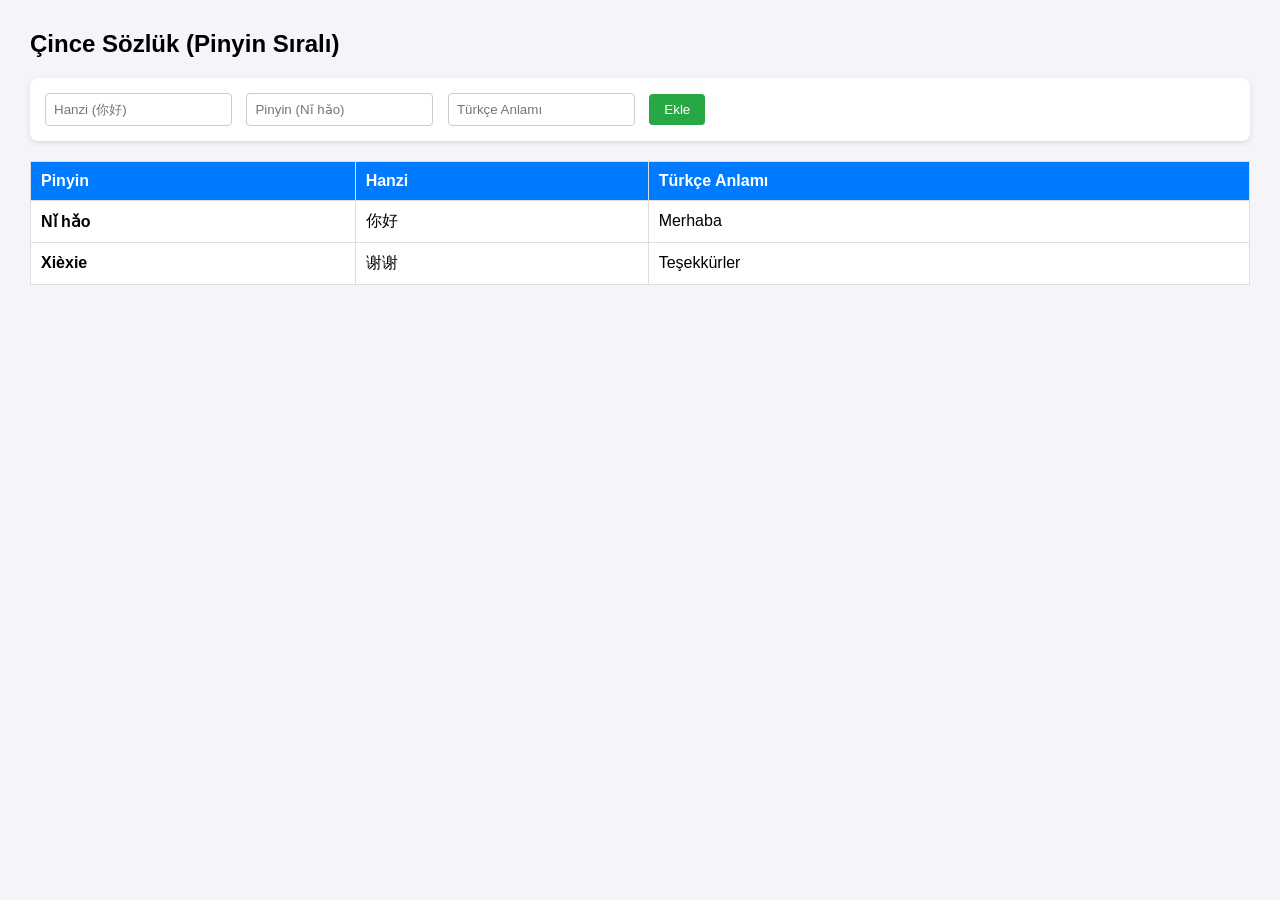
==== sözlük.html @ 8b24d1b1 "ilk surum" ====
<!DOCTYPE html>
<html lang="tr">
<head>
    <meta charset="UTF-8">
    <title>Çince - Türkçe Sözlük</title>
    <style>
        body { font-family: Arial, sans-serif; margin: 30px; background-color: #f4f4f9; }
        .form-container { background: white; padding: 15px; border-radius: 8px; box-shadow: 0 2px 5px rgba(0,0,0,0.1); margin-bottom: 20px; }
        input { padding: 8px; margin-right: 10px; border: 1px solid #ccc; border-radius: 4px; }
        button { padding: 8px 15px; background: #28a745; color: white; border: none; border-radius: 4px; cursor: pointer; }
        table { width: 100%; border-collapse: collapse; background: white; }
        th, td { padding: 10px; border: 1px solid #ddd; text-align: left; }
        th { background-color: #007bff; color: white; }
    </style>
</head>
<body>

    <h2>Çince Sözlük (Pinyin Sıralı)</h2>

    <div class="form-container">
        <input type="text" id="hanzi" placeholder="Hanzi (你好)">
        <input type="text" id="pinyin" placeholder="Pinyin (Nǐ hǎo)">
        <input type="text" id="turkce" placeholder="Türkçe Anlamı">
        <button onclick="kelimeEkle()">Ekle</button>
    </div>

    <table>
        <thead>
            <tr>
                <th>Pinyin</th>
                <th>Hanzi</th>
                <th>Türkçe Anlamı</th>
            </tr>
        </thead>
        <tbody id="sozlukTablosu"></tbody>
    </table>

    <script>
        let sozluk = [
            { hanzi: "你好", pinyin: "Nǐ hǎo", turkce: "Merhaba" },
            { hanzi: "谢谢", pinyin: "Xièxie", turkce: "Teşekkürler" }
        ];

        function listeyiGuncelle() {
            // Pinyin'e göre alfabetik sırala
            sozluk.sort((a, b) => a.pinyin.localeCompare(b.pinyin, 'en', { sensitivity: 'base' }));

            let tbody = document.getElementById("sozlukTablosu");
            tbody.innerHTML = "";

            sozluk.forEach(item => {
                let tr = `<tr>
                    <td><b>${item.pinyin}</b></td>
                    <td>${item.hanzi}</td>
                    <td>${item.turkce}</td>
                </tr>`;
                tbody.innerHTML += tr;
            });
        }

        function kelimeEkle() {
            let hanzi = document.getElementById("hanzi").value.trim();
            let pinyin = document.getElementById("pinyin").value.trim();
            let turkce = document.getElementById("turkce").value.trim();

            if (!hanzi || !pinyin || !turkce) {
                alert("Lütfen tüm alanları doldurun!");
                return;
            }

            sozluk.push({ hanzi, pinyin, turkce });
            
            document.getElementById("hanzi").value = "";
            document.getElementById("pinyin").value = "";
            document.getElementById("turkce").value = "";

            listeyiGuncelle();
        }

        // Sayfa açıldığında ilk listeyi bas
        listeyiGuncelle();
    </script>
</body>
</html>
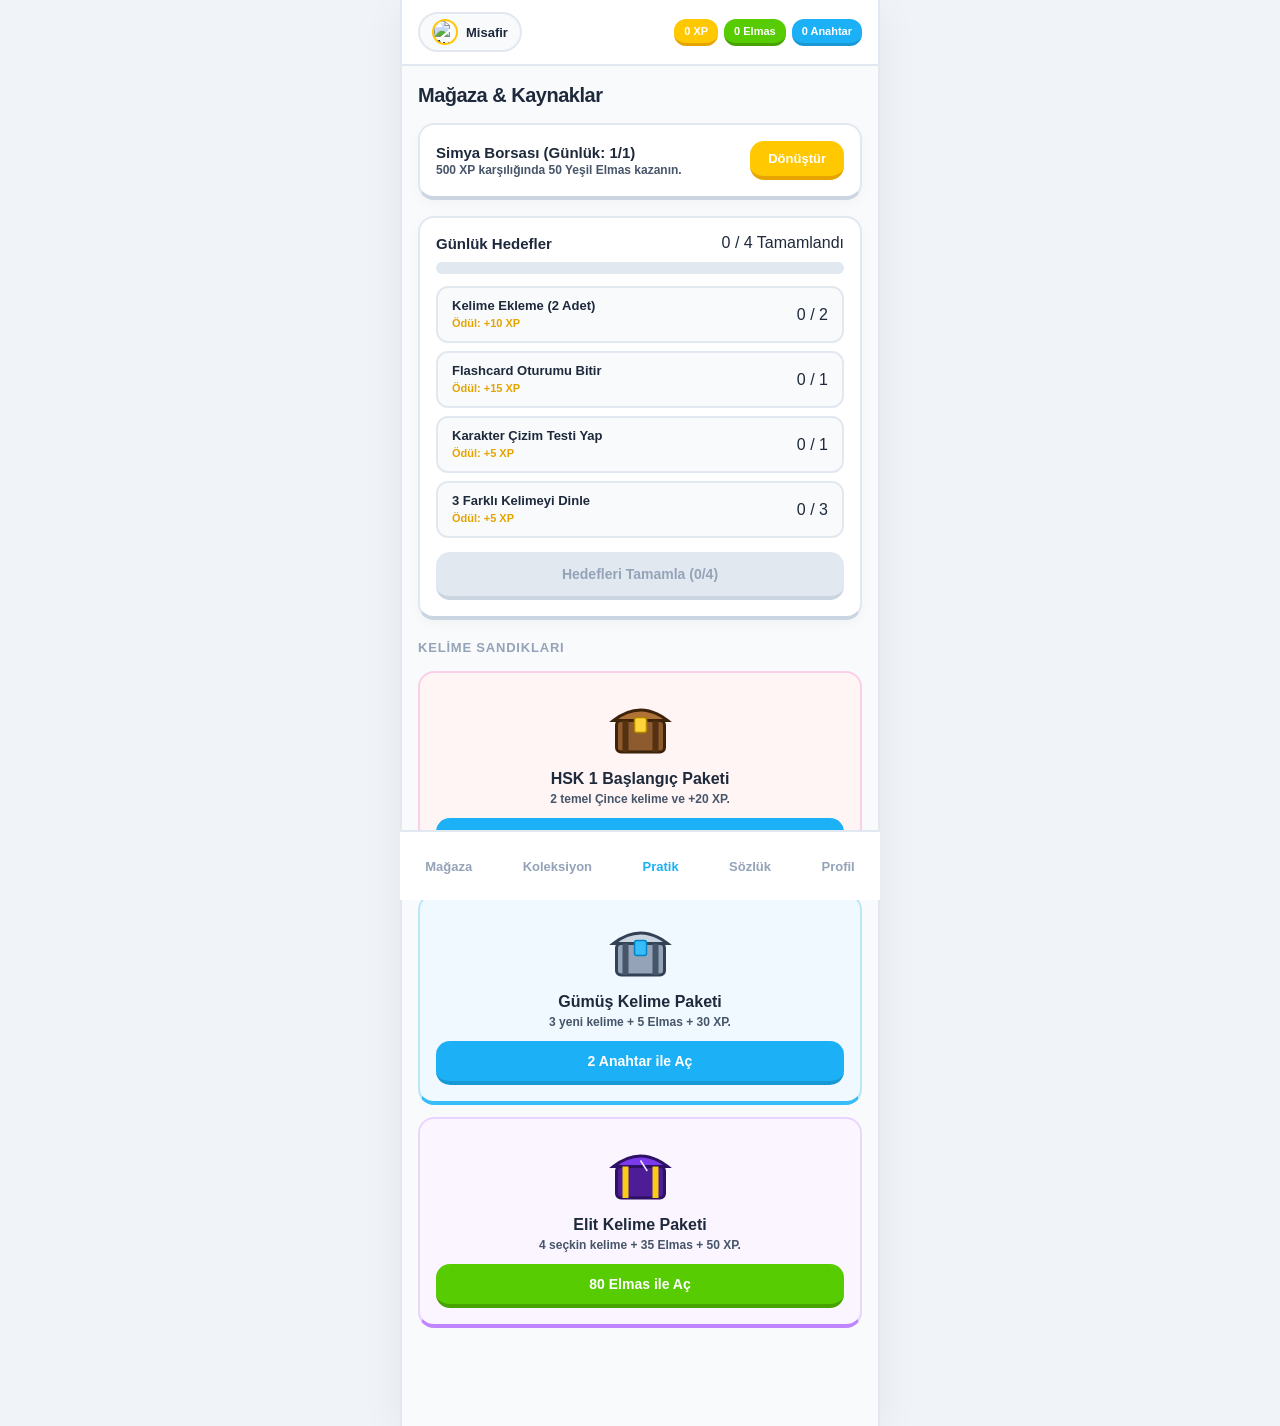
==== commit 7b0c8e99: "hata güncellemesi" ====
--- a/sözlük.html
+++ b/sözlük.html
@@ -2,83 +2,485 @@
 <html lang="tr">
 <head>
     <meta charset="UTF-8">
-    <title>Çince - Türkçe Sözlük</title>
-    <style>
-        body { font-family: Arial, sans-serif; margin: 30px; background-color: #f4f4f9; }
-        .form-container { background: white; padding: 15px; border-radius: 8px; box-shadow: 0 2px 5px rgba(0,0,0,0.1); margin-bottom: 20px; }
-        input { padding: 8px; margin-right: 10px; border: 1px solid #ccc; border-radius: 4px; }
-        button { padding: 8px 15px; background: #28a745; color: white; border: none; border-radius: 4px; cursor: pointer; }
-        table { width: 100%; border-collapse: collapse; background: white; }
-        th, td { padding: 10px; border: 1px solid #ddd; text-align: left; }
-        th { background-color: #007bff; color: white; }
-    </style>
+    <meta name="viewport" content="width=device-width, initial-scale=1.0, user-scalable=no">
+    <meta name="theme-color" content="#1cb0f6">
+    <title>Çince Sözlük & Arena</title>
+
+    <link rel="manifest" href="manifest.json">
+    <link rel="icon" type="image/jpeg" href="favicon.jpg?v=360">
+    <link rel="apple-touch-icon" href="favicon.jpg?v=360">
+    <link rel="stylesheet" href="style.css">
+
+    <script src="https://www.gstatic.com/firebasejs/10.8.0/firebase-app-compat.js"></script>
+    <script src="https://www.gstatic.com/firebasejs/10.8.0/firebase-firestore-compat.js"></script>
+    <script src="https://www.gstatic.com/firebasejs/10.8.0/firebase-auth-compat.js"></script>
+
+    <script src="https://cdn.jsdelivr.net/npm/hanzi-writer@3.5/dist/hanzi-writer.min.js"></script>
+    <script src="https://unpkg.com/pinyin-pro"></script>
 </head>
 <body>
 
-    <h2>Çince Sözlük (Pinyin Sıralı)</h2>
-
-    <div class="form-container">
-        <input type="text" id="hanzi" placeholder="Hanzi (你好)">
-        <input type="text" id="pinyin" placeholder="Pinyin (Nǐ hǎo)">
-        <input type="text" id="turkce" placeholder="Türkçe Anlamı">
-        <button onclick="kelimeEkle()">Ekle</button>
-    </div>
-
-    <table>
-        <thead>
-            <tr>
-                <th>Pinyin</th>
-                <th>Hanzi</th>
-                <th>Türkçe Anlamı</th>
-            </tr>
-        </thead>
-        <tbody id="sozlukTablosu"></tbody>
-    </table>
-
-    <script>
-        let sozluk = [
-            { hanzi: "你好", pinyin: "Nǐ hǎo", turkce: "Merhaba" },
-            { hanzi: "谢谢", pinyin: "Xièxie", turkce: "Teşekkürler" }
-        ];
-
-        function listeyiGuncelle() {
-            // Pinyin'e göre alfabetik sırala
-            sozluk.sort((a, b) => a.pinyin.localeCompare(b.pinyin, 'en', { sensitivity: 'base' }));
-
-            let tbody = document.getElementById("sozlukTablosu");
-            tbody.innerHTML = "";
-
-            sozluk.forEach(item => {
-                let tr = `<tr>
-                    <td><b>${item.pinyin}</b></td>
-                    <td>${item.hanzi}</td>
-                    <td>${item.turkce}</td>
-                </tr>`;
-                tbody.innerHTML += tr;
-            });
-        }
-
-        function kelimeEkle() {
-            let hanzi = document.getElementById("hanzi").value.trim();
-            let pinyin = document.getElementById("pinyin").value.trim();
-            let turkce = document.getElementById("turkce").value.trim();
-
-            if (!hanzi || !pinyin || !turkce) {
-                alert("Lütfen tüm alanları doldurun!");
-                return;
-            }
-
-            sozluk.push({ hanzi, pinyin, turkce });
-            
-            document.getElementById("hanzi").value = "";
-            document.getElementById("pinyin").value = "";
-            document.getElementById("turkce").value = "";
-
-            listeyiGuncelle();
-        }
-
-        // Sayfa açıldığında ilk listeyi bas
-        listeyiGuncelle();
-    </script>
+<div class="app-wrapper">
+    <header class="game-header">
+        <div class="user-pill" id="userPill" onclick="goToScreen(4)">
+            <img id="userPhoto" class="user-avatar" src="https://via.placeholder.com/32" alt="Avatar">
+            <span id="userNameDisplay">Misafir</span>
+        </div>
+
+        <div class="resource-bar">
+            <div class="res-item xp" id="xpBadge">0 XP</div>
+            <div class="res-item gems" id="gemBadge">0 Elmas</div>
+            <div class="res-item keys" id="keyBadge">0 Anahtar</div>
+        </div>
+    </header>
+
+    <main class="screens-viewport" id="screensViewport">
+
+        <section class="screen-panel" id="screen-shop">
+            <div class="screen-content">
+                <h2>Mağaza & Kaynaklar</h2>
+
+                <div class="cr-card exchange-box">
+                    <div class="exchange-content">
+                        <div>
+                            <div class="card-subtitle">Simya Borsası (Günlük: 1/1)</div>
+                            <div class="card-desc">500 XP karşılığında 50 Yeşil Elmas kazanın.</div>
+                        </div>
+                        <button class="exchange-btn" id="btnExchangeXP" onclick="exchangeXPForGems()">
+                            Dönüştür
+                        </button>
+                    </div>
+                </div>
+
+                <div class="cr-card quest-box">
+                    <div class="card-header-flex">
+                        <span class="card-subtitle">Günlük Hedefler</span>
+                        <span class="quest-progress-txt" id="questProgressTxt">0 / 4 Tamamlandı</span>
+                    </div>
+                    <div class="progress-track">
+                        <div class="progress-fill" id="questProgressFill" style="width: 0%;"></div>
+                    </div>
+
+                    <div class="quest-list" id="questList">
+                        <div class="quest-item" id="qCard1">
+                            <div>
+                                <strong>Kelime Ekleme (2 Adet)</strong>
+                                <small>Ödül: +10 XP</small>
+                            </div>
+                            <span class="quest-status" id="qStatus1">0 / 2</span>
+                        </div>
+                        <div class="quest-item" id="qCard2">
+                            <div>
+                                <strong>Flashcard Oturumu Bitir</strong>
+                                <small>Ödül: +15 XP</small>
+                            </div>
+                            <span class="quest-status" id="qStatus2">0 / 1</span>
+                        </div>
+                        <div class="quest-item" id="qCard3">
+                            <div>
+                                <strong>Karakter Çizim Testi Yap</strong>
+                                <small>Ödül: +5 XP</small>
+                            </div>
+                            <span class="quest-status" id="qStatus3">0 / 1</span>
+                        </div>
+                        <div class="quest-item" id="qCard4">
+                            <div>
+                                <strong>3 Farklı Kelimeyi Dinle</strong>
+                                <small>Ödül: +5 XP</small>
+                            </div>
+                            <span class="quest-status" id="qStatus4">0 / 3</span>
+                        </div>
+                    </div>
+
+                    <button class="claim-btn" id="btnClaimQuests" disabled onclick="claimDailyReward()">
+                        Hedefleri Tamamla (0/4)
+                    </button>
+                </div>
+
+                <div class="section-title">Kelime Sandıkları</div>
+                <div class="chest-grid">
+                    <div class="chest-card wood">
+                        <div class="chest-render-box">
+                            <svg class="chest-svg" viewBox="0 0 100 100">
+                                <rect x="18" y="42" width="64" height="42" rx="6" fill="#8d5b2d" stroke="#3e230b" stroke-width="4"/>
+                                <path d="M14 42 Q50 14 86 42 Z" fill="#b07236" stroke="#3e230b" stroke-width="4"/>
+                                <rect x="26" y="42" width="8" height="42" fill="#543110"/>
+                                <rect x="66" y="42" width="8" height="42" fill="#543110"/>
+                                <rect x="42" y="38" width="16" height="20" rx="3" fill="#ffd43b" stroke="#b48300" stroke-width="2"/>
+                            </svg>
+                        </div>
+                        <h4>HSK 1 Başlangıç Paketi</h4>
+                        <p>2 temel Çince kelime ve +20 XP.</p>
+                        <button class="buy-btn" onclick="openChest('wood', 1, 0)">1 Anahtar ile Aç</button>
+                    </div>
+
+                    <div class="chest-card silver">
+                        <div class="chest-render-box">
+                            <svg class="chest-svg" viewBox="0 0 100 100">
+                                <rect x="18" y="42" width="64" height="42" rx="6" fill="#94a3b8" stroke="#334155" stroke-width="4"/>
+                                <path d="M14 42 Q50 14 86 42 Z" fill="#cbd5e1" stroke="#334155" stroke-width="4"/>
+                                <rect x="26" y="42" width="8" height="42" fill="#475569"/>
+                                <rect x="66" y="42" width="8" height="42" fill="#475569"/>
+                                <rect x="42" y="38" width="16" height="20" rx="3" fill="#38bdf8" stroke="#0284c7" stroke-width="2"/>
+                            </svg>
+                        </div>
+                        <h4>Gümüş Kelime Paketi</h4>
+                        <p>3 yeni kelime + 5 Elmas + 30 XP.</p>
+                        <button class="buy-btn" onclick="openChest('silver', 2, 0)">2 Anahtar ile Aç</button>
+                    </div>
+
+                    <div class="chest-card magic">
+                        <div class="chest-render-box">
+                            <svg class="chest-svg" viewBox="0 0 100 100">
+                                <rect x="18" y="42" width="64" height="42" rx="6" fill="#4c1d95" stroke="#2e1065" stroke-width="4"/>
+                                <path d="M14 42 Q50 14 86 42 Z" fill="#7c3aed" stroke="#2e1065" stroke-width="4"/>
+                                <rect x="26" y="42" width="8" height="42" fill="#facc15"/>
+                                <rect x="66" y="42" width="8" height="42" fill="#facc15"/>
+                                <polygon points="50,34 59,48" fill="#c084fc" stroke="#f3e8ff" stroke-width="2"/>
+                            </svg>
+                        </div>
+                        <h4>Elit Kelime Paketi</h4>
+                        <p>4 seçkin kelime + 35 Elmas + 50 XP.</p>
+                        <button class="buy-btn gem-btn" onclick="openChest('magic', 0, 80)">80 Elmas ile Aç</button>
+                    </div>
+                </div>
+            </div>
+        </section>
+
+        <section class="screen-panel" id="screen-cards">
+            <div class="screen-content">
+                <div class="page-header-row">
+                    <h2>Koleksiyon & Ustalık</h2>
+                    <span id="deckTotalCardsCount" class="badge-accent">0 Kart</span>
+                </div>
+                <div class="info-banner">
+                    Flashcard pratiğinde doğru bildikçe kart ustalığı artar ve kelimeler seviye atlar.
+                </div>
+
+                <div class="deck-search-wrapper">
+                    <input type="text" id="deckSearchInput" class="deck-search-box" placeholder="🔍 Kartlarda ara (Hanzi, Pinyin, Türkçe)..." oninput="renderDeckCards()">
+                    <button type="button" id="clearDeckSearchBtn" class="deck-clear-btn" onclick="clearDeckSearch()" style="display:none;">✕</button>
+                </div>
+
+                <div class="deck-grid" id="deckGrid"></div>
+            </div>
+        </section>
+
+        <section class="screen-panel" id="screen-battle">
+            <div class="screen-content text-center">
+                <div class="arena-banner">
+                    <span class="arena-title" id="arenaTitle">Kademe 1: Başlangıç Vadisi</span>
+                    <span class="streak-badge-main" id="battleStreak">1 Günlük Seri</span>
+                </div>
+
+                <div class="hero-card">
+                    <div class="hero-desc">Öğrenilen kelimeleri aralıklı tekrar yöntemiyle pekiştirin.</div>
+
+                    <div class="cr-battle-row">
+                        <button type="button" class="cr-btn cr-btn-gold" onclick="openFlashcardModal('ALL')">
+                            <span class="cr-btn-icon">⚔️</span>
+                            <span class="cr-btn-text">KARIŞIK</span>
+                            <span class="cr-btn-sub">Tüm Kelimeler</span>
+                        </button>
+                        <button type="button" class="cr-btn cr-btn-blue" onclick="openFcCategoryPicker()">
+                            <span class="cr-btn-icon">📂</span>
+                            <span class="cr-btn-text">KATEGORİ</span>
+                            <span class="cr-btn-sub">Seç &amp; Savaş</span>
+                        </button>
+                    </div>
+                </div>
+
+                <div class="discovery-daily-slot">
+                    <button id="btnDiscovery" class="gift-btn" onclick="openDiscoveryModal()">
+                        Günün 5 Yeni Kelimesi
+                    </button>
+                </div>
+            </div>
+        </section>
+
+        <section class="screen-panel" id="screen-dictionary">
+            <div class="screen-content">
+                <h2>Sözlük</h2>
+
+                <div class="form-group">
+                    <input type="text" id="hanzi" placeholder="Hanzi (Örn: 你好)" oninput="queueAI('hanzi')" onkeydown="if(event.key==='Enter') triggerAI('hanzi')">
+                    <input type="text" id="pinyin" placeholder="Pinyin (Örn: nǐ hǎo)" oninput="queueAI('pinyin')" onkeydown="if(event.key==='Enter') triggerAI('pinyin')">
+                    <input type="text" id="turkish" placeholder="Türkçe Anlamı (Örn: merhaba)" oninput="queueAI('turkish')" onkeydown="if(event.key==='Enter') triggerAI('turkish')">
+
+                    <select id="wordCategory">
+                        <option value="Genel">Kategori: Genel</option>
+                    </select>
+
+                    <div id="aiStatus" class="ai-indicator" style="display:none;">Çeviri yapılıyor...</div>
+
+                    <div class="btn-row">
+                        <button id="btnSaveWord" type="button" class="action-btn" onclick="addWord()">Kelimeyi Ekle</button>
+                        <button id="btnClearForm" type="button" class="reset-btn" onclick="clearForm()">Temizle</button>
+                    </div>
+                </div>
+
+                <div class="category-box">
+                    <div class="cat-bar-header">
+                        <span class="cat-title">Kategoriler</span>
+                        <button class="link-btn" onclick="openManageCategoriesModal()">Kategorileri Düzenle</button>
+                    </div>
+                    <div class="cat-pills" id="categoryBar">
+                        <button class="cat-pill active" onclick="filterByCategory('')">Tümü</button>
+                        <button class="cat-pill add-pill" onclick="openNewCategoryModal()">+ Yeni</button>
+                    </div>
+                </div>
+
+                <div class="search-wrapper">
+                    <input type="text" id="searchQuery" class="search-box" placeholder="Sözlükte arama yapın..." oninput="handleSearch()">
+                    <div class="search-btns">
+                        <button id="clearBtn" class="clear-btn" onclick="clearSearch()">✕</button>
+                    </div>
+                </div>
+
+                <div class="alphabet-bar" id="alphabetBar">
+                    <button class="alpha-btn active" onclick="filterByLetter('')">Tümü</button>
+                </div>
+
+                <table>
+                    <thead>
+                        <tr>
+                            <th>Pinyin</th>
+                            <th>Hanzi</th>
+                            <th>Türkçe</th>
+                            <th>İşlem</th>
+                        </tr>
+                    </thead>
+                    <tbody id="wordList">
+                        <tr><td colspan="4" style="text-align:center; color:#888;">Giriş bekleniyor...</td></tr>
+                    </tbody>
+                </table>
+            </div>
+        </section>
+
+        <section class="screen-panel" id="screen-profile">
+            <div class="screen-content text-center">
+                <h2>Profil & Ayarlar</h2>
+
+                <div class="cr-card profile-card">
+                    <div class="id-display-box" onclick="copyUserId()" title="Kopyalamak için dokunun" style="cursor:pointer;">
+                        <span class="id-label">Kullanıcı Kimliği:</span>
+                        <span id="profileDisplayUserId" class="id-code">#---</span>
+                        <span style="font-size:11px; color:#64748b;">📋</span>
+                    </div>
+
+                    <div id="profileRankTitle" class="profile-rank">Başlangıç Seviyesi</div>
+                    <p id="profileXPDetails" class="profile-xp">Toplam Puan: 0 XP</p>
+                    <div class="progress-track" style="margin:16px 0;">
+                        <div class="progress-fill" id="rankProgressFill" style="width: 5%;"></div>
+                    </div>
+                </div>
+
+                <div class="cr-card settings-card">
+                    <div class="card-subtitle" style="text-align:left;">👥 Arkadaşlarım & Rekabet</div>
+                    <div style="display:flex; gap:8px;">
+                        <input type="text" id="friendIdInput" placeholder="Arkadaş ID (Örn: #A1B2C3D4E)" style="text-transform:uppercase;">
+                        <button type="button" class="action-btn" style="flex:0 0 auto; padding:0 16px;" onclick="addFriendById()">Ekle</button>
+                    </div>
+                    <div id="friendsListArea" style="display:flex; flex-direction:column; gap:8px; margin-top:4px; text-align:left;">
+                        <div style="font-size:12px; color:#94a3b8; text-align:center; padding:8px;">Henüz arkadaş eklenmedi.</div>
+                    </div>
+                </div>
+
+                <div class="cr-card settings-card">
+                    <div class="card-subtitle" style="margin-bottom:4px; text-align:left;">Uygulama & Ses Ayarları</div>
+
+                    <div class="settings-row">
+                        <span>🎵 Arka Plan Müziği</span>
+                        <button onclick="toggleBGM()" id="bgmToggleBtn" class="setting-toggle-btn">
+                            Kapalı
+                        </button>
+                    </div>
+
+                    <div class="settings-slider-row">
+                        <div class="slider-header">
+                            <span>🔊 Müzik Ses Düzeyi</span>
+                            <span id="bgmVolumeDisplay" class="slider-val">30%</span>
+                        </div>
+                        <input type="range" id="bgmVolumeSlider" min="0" max="100" value="30" oninput="changeBgmVolume(this.value)" class="volume-slider">
+                    </div>
+
+                    <div class="settings-slider-row">
+                        <div class="slider-header">
+                            <span>🗣️ Kelime Ses Düzeyi</span>
+                            <span id="ttsVolumeDisplay" class="slider-val">100%</span>
+                        </div>
+                        <input type="range" id="ttsVolumeSlider" min="0" max="100" value="100" oninput="changeTtsVolume(this.value)" class="volume-slider">
+                    </div>
+
+                    <div class="settings-speed-box">
+                        <span class="speed-label">⚡ Okuma Hızı</span>
+                        <div class="speed-btn-group">
+                            <button onclick="changeSpeed(0.5, this)" class="speed-btn">0.5x</button>
+                            <button onclick="changeSpeed(1.0, this)" class="speed-btn active">1.0x</button>
+                            <button onclick="changeSpeed(1.25, this)" class="speed-btn">1.25x</button>
+                            <button onclick="changeSpeed(1.5, this)" class="speed-btn">1.5x</button>
+                        </div>
+                    </div>
+                </div>
+
+                <div class="auth-box-cr">
+                    <div id="loggedOutView">
+                        <p class="auth-desc">Verilerinizin buluta kaydedilmesi ve başlangıç paketiniz için giriş yapın:</p>
+                        <button id="btnGoogleAuth" type="button" class="google-btn" onclick="handleGoogleLogin()">
+                            <img src="https://www.gstatic.com/firebasejs/ui/2.0.0/images/auth/google.svg" width="18" alt="Google"> Google ile Giriş Yap
+                        </button>
+                    </div>
+                    <div id="loggedInView" style="display:none; justify-content:space-between; align-items:center;">
+                        <span id="userNameFull" class="user-fullname">Giriş Yapıldı</span>
+                        <button id="btnLogout" type="button" class="logout-btn" onclick="handleLogout()">Çıkış</button>
+                    </div>
+                </div>
+            </div>
+        </section>
+
+    </main>
+
+    <nav class="bottom-nav">
+        <button class="nav-item" onclick="goToScreen(0)"><span class="nav-label">Mağaza</span></button>
+        <button class="nav-item" onclick="goToScreen(1)"><span class="nav-label">Koleksiyon</span></button>
+        <button class="nav-item active" onclick="goToScreen(2)"><span class="nav-label">Pratik</span></button>
+        <button class="nav-item" onclick="goToScreen(3)"><span class="nav-label">Sözlük</span></button>
+        <button class="nav-item" onclick="goToScreen(4)"><span class="nav-label">Profil</span></button>
+    </nav>
+</div>
+
+<div id="welcomeSparkModal" class="modal-overlay">
+    <div class="modal-card chest-open-card" onclick="event.stopPropagation()">
+        <h3 class="modal-heading">Platforma Hoş Geldiniz</h3>
+        <p class="modal-text">Çince yolculuğunuza güçlü başlamanız için hesabınıza <strong>5 Gümüş Paket (5 Anahtar)</strong> ve <strong>50 Elmas</strong> tanımlandı.</p>
+        <button class="action-btn" style="width:100%; margin-top:20px;" onclick="closeWelcomeSparkModal()">Paketleri Açmaya Başla</button>
+    </div>
+</div>
+
+<div id="chestModal" class="modal-overlay" onclick="closeChestModal(event)">
+    <div class="modal-card chest-open-card" onclick="event.stopPropagation()">
+        <div id="chestBoxAnim" class="chest-anim-box"></div>
+        <h3 id="chestModalTitle" class="modal-heading">Paket Açılıyor</h3>
+        <div id="chestDropArea" class="chest-drop-area"></div>
+        <button class="action-btn" id="btnCollectChest" style="display:none; width:100%; margin-top:16px;" onclick="closeChestModal()">Kelimeyi Al</button>
+    </div>
+</div>
+
+<div id="wordModal" class="modal-overlay" onclick="closeModal(event)">
+    <div class="modal-card word-detail-card" onclick="event.stopPropagation()">
+        <button class="modal-close" onclick="closeModal()">✕</button>
+        <div id="hanziTarget" class="hanzi-container"></div>
+        <div class="word-info-header">
+            <div id="modalPinyin" class="modal-pinyin"></div>
+            <div id="modalTurkish" class="modal-turkish-tag"></div>
+        </div>
+        <div class="action-btn-group">
+            <button id="modalAudioBtn" class="action-btn-pill">🔊 Kelimeyi Dinle</button>
+            <button class="action-btn-pill outline" onclick="replayAnimation()">↺ Çizimi Göster</button>
+            <button class="action-btn-pill accent" onclick="startQuiz()">✍️ Çizim Testi</button>
+        </div>
+        <div id="exampleBox" class="ex-box-card">
+            <div class="ex-box-top">
+                <span class="ex-badge">Örnek Cümle</span>
+                <button id="btnSpeakSentence" class="ex-listen-btn" style="display:none;" onclick="speakExampleSentence()">🔊 Dinle</button>
+            </div>
+            <div id="exChinese" class="ex-ch">Yükleniyor...</div>
+            <div id="exPinyin" class="ex-pin"></div>
+            <div id="exTurkish" class="ex-tr"></div>
+        </div>
+    </div>
+</div>
+
+<div id="discoveryModal" class="modal-overlay" onclick="closeDiscoveryModal(event)">
+    <div class="modal-card" onclick="event.stopPropagation()">
+        <button class="modal-close" onclick="closeDiscoveryModal()">✕</button>
+        <h3 class="modal-heading">Günün 5 Yeni Kelimesi</h3>
+        <div id="discoveryListArea" class="discovery-list"></div>
+        <div class="batch-add-box">
+            <div class="small-label">Eklenecek Kategori:</div>
+            <div style="display:flex; gap:8px;">
+                <select id="discoveryBatchCatSelect" style="flex:1;"></select>
+                <button class="action-btn" style="flex:1;" onclick="addAllDiscoveryWords()">Koleksiyona Ekle</button>
+            </div>
+        </div>
+    </div>
+</div>
+
+<div id="fcCategoryModal" class="modal-overlay" onclick="if(event.target===this) closeFcCategoryPicker()">
+    <div class="modal-card" onclick="event.stopPropagation()">
+        <button class="modal-close" onclick="closeFcCategoryPicker()">✕</button>
+        <h3 class="modal-heading">🎯 Kategori Seç &amp; Savaş</h3>
+        <div id="fcCategoryListArea" style="display:flex; flex-direction:column; gap:8px; max-height:320px; overflow-y:auto; margin-top:12px;"></div>
+    </div>
+</div>
+
+<div id="flashcardModal" class="modal-overlay" onclick="closeFlashcardModal(event)">
+    <div class="modal-card" onclick="event.stopPropagation()">
+        <button class="modal-close" onclick="closeFlashcardModal()">✕</button>
+        <h3 id="fcModalTitle" class="modal-heading">Flashcard Pratiği</h3>
+        <div class="fc-meta-row">
+            <span id="fcCounter">1 / 20</span>
+            <span id="fcMemoryStatus"></span>
+        </div>
+        <div class="fc-card" onclick="flipCard()">
+            <div id="fcFront">
+                <div id="fcFrontHanzi" class="fc-hanzi-text"></div>
+                <div id="fcFrontPinyin" class="fc-pinyin-text"></div>
+                <div class="fc-hint">Çeviri için dokunun</div>
+            </div>
+            <div id="fcBack" style="display:none;">
+                <div class="fc-hint">Türkçe Anlamı:</div>
+                <div id="fcBackTurkish" class="fc-turkish-text"></div>
+                <button class="row-btn outline-btn" style="margin-top:16px;" onclick="event.stopPropagation(); speakFlashcard();">Dinle</button>
+            </div>
+        </div>
+        <div class="fc-actions-row">
+            <button class="row-btn btn-wrong" onclick="handleFlashcardAnswer(false)">Tekrar Et</button>
+            <button class="action-btn btn-correct" onclick="handleFlashcardAnswer(true)">Biliyorum (+5 XP)</button>
+        </div>
+    </div>
+</div>
+
+<div id="newCategoryModal" class="modal-overlay" onclick="closeNewCategoryModal(event)">
+    <div class="modal-card" onclick="event.stopPropagation()">
+        <button class="modal-close" onclick="closeNewCategoryModal()">✕</button>
+        <h3 class="modal-heading">Yeni Kategori</h3>
+        <input type="text" id="newCatNameInput" placeholder="Kategori Adı">
+        <div class="color-palette-bar" id="newCatPalette"></div>
+        <div class="color-select-row">
+            <span>Özel Renk:</span>
+            <input type="color" id="newCatColorPicker" value="#2563eb">
+        </div>
+        <button class="action-btn" style="width:100%; margin-top:14px;" onclick="saveNewCategory()">Kaydet</button>
+    </div>
+</div>
+
+<div id="manageCategoriesModal" class="modal-overlay" onclick="closeManageCategoriesModal(event)">
+    <div class="modal-card" onclick="event.stopPropagation()">
+        <button class="modal-close" onclick="closeManageCategoriesModal()">✕</button>
+        <h3 class="modal-heading">Kategoriler</h3>
+        <div id="categoryEditListArea" class="category-edit-list"></div>
+        <button class="action-btn" style="width:100%; margin-top:14px;" onclick="closeManageCategoriesModal()">Kapat</button>
+    </div>
+</div>
+
+<div id="moveModal" class="modal-overlay" onclick="closeMoveModal(event)">
+    <div class="modal-card" onclick="event.stopPropagation()">
+        <button class="modal-close" onclick="closeMoveModal()">✕</button>
+        <h3 class="modal-heading">Kategori Değiştir</h3>
+        <p id="moveWordTitle" class="move-word-name"></p>
+        <select id="targetCategorySelect" style="margin:14px 0;"></select>
+        <button class="action-btn" style="width:100%;" onclick="confirmMoveWord()">Kaydet</button>
+    </div>
+</div>
+
+<script src="app.js"></script>
+<script>
+    if ('serviceWorker' in navigator) {
+        window.addEventListener('load', () => {
+            navigator.serviceWorker.register('/sw.js').catch(err => console.warn('SW hatası:', err));
+        });
+    }
+</script>
 </body>
 </html>
--- a/style.css
+++ b/style.css
@@ -0,0 +1,1354 @@
+:root {
+    --bg-page: #f0f4f8;
+    --bg-card: #ffffff;
+    --bg-surface: #f8fafc;
+    --border-light: #e2e8f0;
+
+    --green-main: #58cc02;
+    --green-shadow: #46a302;
+    --blue-main: #1cb0f6;
+    --blue-shadow: #1899d6;
+    --gold-main: #ffc800;
+    --gold-shadow: #e5a400;
+    --purple-main: #ce82ff;
+    --purple-shadow: #a855f7;
+    --red-main: #ff4b4b;
+    --red-shadow: #ea2b2b;
+
+    --text-title: #1e293b;
+    --text-body: #475569;
+    --text-muted: #94a3b8;
+}
+
+* {
+    box-sizing: border-box;
+    margin: 0;
+    padding: 0;
+    -webkit-tap-highlight-color: transparent;
+}
+
+body {
+    font-family: -apple-system, BlinkMacSystemFont, "Segoe UI", Roboto, "Nunito", sans-serif;
+    background-color: var(--bg-page);
+    color: var(--text-title);
+    user-select: none;
+    overflow-x: hidden;
+}
+
+.app-wrapper {
+    max-width: 480px;
+    margin: 0 auto;
+    min-height: 100vh;
+    min-height: 100dvh;
+    display: flex;
+    flex-direction: column;
+    background: #ffffff;
+    border-left: 2px solid var(--border-light);
+    border-right: 2px solid var(--border-light);
+    position: relative;
+    box-shadow: 0 10px 40px rgba(0, 0, 0, 0.06);
+}
+
+.game-header {
+    display: flex;
+    justify-content: space-between;
+    align-items: center;
+    padding: 12px 16px;
+    background: #ffffff;
+    border-bottom: 2px solid var(--border-light);
+    position: sticky;
+    top: 0;
+    z-index: 20;
+}
+
+.user-pill {
+    display: flex;
+    align-items: center;
+    gap: 8px;
+    font-size: 13px;
+    font-weight: 800;
+    background: var(--bg-surface);
+    padding: 5px 12px;
+    border-radius: 999px;
+    border: 2px solid var(--border-light);
+    color: var(--text-title);
+    cursor: pointer;
+    transition: background-color 0.2s, color 0.2s;
+}
+
+button:not(.cr-btn):active, .action-btn:active, .buy-btn:active, .exchange-btn:active, .user-pill:active {
+    background-color: #e2e8f0 !important;
+    color: #0f172a !important;
+    transform: none !important;
+}
+
+.user-avatar {
+    width: 26px;
+    height: 26px;
+    border-radius: 50%;
+    border: 2px solid var(--gold-main);
+}
+
+.resource-bar {
+    display: flex;
+    gap: 6px;
+}
+
+.res-item {
+    font-size: 11px;
+    font-weight: 900;
+    padding: 6px 10px;
+    border-radius: 12px;
+    display: flex;
+    align-items: center;
+    gap: 4px;
+    color: #ffffff;
+}
+
+.res-item.xp {
+    background: var(--gold-main);
+    border-bottom: 3px solid var(--gold-shadow);
+}
+
+.res-item.gems {
+    background: var(--green-main);
+    border-bottom: 3px solid var(--green-shadow);
+}
+
+.res-item.keys {
+    background: var(--blue-main);
+    border-bottom: 3px solid var(--blue-shadow);
+}
+
+.screens-viewport {
+    flex: 1;
+    display: flex;
+    overflow-x: auto;
+    scroll-snap-type: x mandatory;
+    scroll-behavior: smooth;
+    scrollbar-width: none;
+    padding-bottom: 80px;
+    background: #f8fafc;
+}
+.screens-viewport::-webkit-scrollbar { display: none; }
+
+.screen-panel {
+    min-width: 100%;
+    scroll-snap-align: start;
+    padding: 18px 16px;
+    overflow-y: auto;
+}
+
+.screen-content {
+    display: flex;
+    flex-direction: column;
+    gap: 16px;
+}
+
+h2 {
+    font-size: 20px;
+    font-weight: 900;
+    color: var(--text-title);
+    letter-spacing: -0.5px;
+}
+
+.section-title {
+    font-size: 13px;
+    font-weight: 900;
+    color: var(--text-muted);
+    text-transform: uppercase;
+    letter-spacing: 0.8px;
+    margin-top: 4px;
+}
+
+.cr-card {
+    background: #ffffff;
+    border: 2px solid var(--border-light);
+    border-bottom: 4px solid #cbd5e1;
+    border-radius: 16px;
+    padding: 16px;
+    box-shadow: 0 4px 12px rgba(0, 0, 0, 0.03);
+}
+
+.card-subtitle {
+    font-size: 15px;
+    font-weight: 900;
+    color: var(--text-title);
+}
+
+.card-desc {
+    font-size: 12px;
+    color: var(--text-body);
+    margin-top: 2px;
+    font-weight: 600;
+}
+
+.card-header-flex {
+    display: flex;
+    justify-content: space-between;
+    align-items: center;
+    margin-bottom: 10px;
+}
+
+.exchange-content {
+    display: flex;
+    justify-content: space-between;
+    align-items: center;
+    gap: 12px;
+}
+
+.exchange-btn {
+    background: var(--gold-main);
+    color: #ffffff;
+    border: none;
+    border-bottom: 4px solid var(--gold-shadow);
+    padding: 10px 18px;
+    border-radius: 14px;
+    font-weight: 900;
+    font-size: 13px;
+    cursor: pointer;
+}
+
+.progress-track {
+    width: 100%;
+    height: 12px;
+    background: #e2e8f0;
+    border-radius: 999px;
+    overflow: hidden;
+    margin-bottom: 12px;
+}
+
+.progress-fill {
+    height: 100%;
+    background: var(--green-main);
+    border-radius: 999px;
+    transition: width 0.4s ease;
+}
+
+.quest-list {
+    display: flex;
+    flex-direction: column;
+    gap: 8px;
+}
+
+.quest-item {
+    display: flex;
+    justify-content: space-between;
+    align-items: center;
+    padding: 10px 14px;
+    background: var(--bg-surface);
+    border-radius: 12px;
+    border: 2px solid var(--border-light);
+}
+
+.quest-item strong {
+    font-size: 13px;
+    font-weight: 800;
+    display: block;
+    color: var(--text-title);
+}
+
+.quest-item small {
+    font-size: 11px;
+    font-weight: 800;
+    color: var(--gold-shadow);
+}
+
+.quest-item.completed {
+    border-color: var(--green-main);
+    background: #f0fdf4;
+}
+
+.claim-btn {
+    width: 100%;
+    margin-top: 14px;
+    padding: 14px;
+    background: #e2e8f0;
+    border: none;
+    border-bottom: 4px solid #cbd5e1;
+    color: #94a3b8;
+    border-radius: 14px;
+    font-weight: 900;
+    font-size: 14px;
+    cursor: not-allowed;
+}
+
+.claim-btn:not(:disabled) {
+    background: var(--green-main);
+    border-bottom-color: var(--green-shadow);
+    color: #ffffff;
+    cursor: pointer;
+}
+
+.chest-grid {
+    display: flex;
+    flex-direction: column;
+    gap: 12px;
+}
+
+.chest-card {
+    background: #ffffff;
+    border: 2px solid var(--border-light);
+    border-bottom: 4px solid #cbd5e1;
+    border-radius: 16px;
+    padding: 16px;
+    text-align: center;
+    display: flex;
+    flex-direction: column;
+    align-items: center;
+}
+
+.chest-card.wood { border-color: #fbcfe8; background: #fff5f5; border-bottom-color: #f472b6; }
+.chest-card.silver { border-color: #bae6fd; background: #f0f9ff; border-bottom-color: #38bdf8; }
+.chest-card.magic { border-color: #e9d5ff; background: #faf5ff; border-bottom-color: #c084fc; }
+
+.chest-render-box {
+    width: 75px;
+    height: 75px;
+    margin-bottom: 6px;
+}
+
+.chest-card h4 {
+    font-size: 16px;
+    font-weight: 900;
+    color: var(--text-title);
+}
+
+.chest-card p {
+    font-size: 12px;
+    color: var(--text-body);
+    font-weight: 600;
+    margin: 4px 0 12px 0;
+}
+
+.buy-btn {
+    width: 100%;
+    padding: 12px;
+    background: var(--blue-main);
+    border: none;
+    border-bottom: 4px solid var(--blue-shadow);
+    color: #ffffff;
+    border-radius: 14px;
+    font-weight: 900;
+    font-size: 14px;
+    cursor: pointer;
+}
+
+.buy-btn.gem-btn {
+    background: var(--green-main);
+    border-bottom-color: var(--green-shadow);
+}
+
+.page-header-row {
+    display: flex;
+    justify-content: space-between;
+    align-items: center;
+}
+
+.badge-accent {
+    font-size: 12px;
+    font-weight: 900;
+    padding: 4px 10px;
+    background: var(--blue-main);
+    border-radius: 999px;
+    color: #ffffff;
+}
+
+.info-banner {
+    font-size: 12px;
+    font-weight: 600;
+    color: var(--text-body);
+    background: #e0f2fe;
+    border-left: 4px solid var(--blue-main);
+    padding: 10px 14px;
+    border-radius: 10px;
+}
+
+.deck-search-wrapper {
+    position: relative;
+    width: 100%;
+}
+
+.deck-search-box {
+    width: 100%;
+    padding: 12px 40px 12px 14px !important;
+    background: #ffffff !important;
+    border: 2px solid var(--border-light) !important;
+    border-bottom: 3px solid #cbd5e1 !important;
+    border-radius: 14px !important;
+    font-size: 14px;
+    font-weight: 700;
+    color: var(--text-title);
+    outline: none;
+}
+
+.deck-search-box:focus {
+    border-color: var(--blue-main) !important;
+}
+
+.deck-clear-btn {
+    position: absolute;
+    right: 12px;
+    top: 50%;
+    transform: translateY(-50%);
+    background: none;
+    border: none;
+    color: var(--text-muted);
+    font-size: 16px;
+    font-weight: 900;
+    cursor: pointer;
+    padding: 4px;
+}
+
+.deck-grid {
+    display: grid;
+    grid-template-columns: repeat(2, 1fr);
+    gap: 12px;
+}
+
+.cr-game-card {
+    background: #ffffff;
+    border: 2px solid var(--border-light);
+    border-bottom: 4px solid #cbd5e1;
+    border-radius: 16px;
+    padding: 14px 10px;
+    text-align: center;
+    cursor: pointer;
+    position: relative;
+    box-shadow: 0 4px 8px rgba(0, 0, 0, 0.02);
+    transition: border-color 0.2s;
+}
+.cr-game-card:hover { border-color: var(--blue-main); }
+
+.card-level-badge {
+    position: absolute;
+    top: 8px;
+    left: 8px;
+    font-size: 11px;
+    font-weight: 900;
+    color: #ffffff;
+    background: var(--blue-main);
+    padding: 2px 7px;
+    border-radius: 8px;
+}
+
+.card-hanzi {
+    font-size: 36px;
+    font-weight: 900;
+    color: var(--text-title);
+    margin: 8px 0 2px 0;
+}
+
+.card-pinyin {
+    font-size: 14px;
+    font-weight: 800;
+    color: var(--gold-shadow);
+    margin-bottom: 4px;
+}
+
+.card-turkish {
+    font-size: 12px;
+    font-weight: 700;
+    color: var(--text-body);
+    white-space: nowrap;
+    overflow: hidden;
+    text-overflow: ellipsis;
+    margin-bottom: 10px;
+}
+
+.card-exp-bar {
+    height: 8px;
+    background: #e2e8f0;
+    border-radius: 999px;
+    overflow: hidden;
+}
+
+.card-exp-fill {
+    height: 100%;
+    background: var(--green-main);
+}
+
+.card-exp-txt {
+    font-size: 10px;
+    font-weight: 800;
+    color: var(--text-muted);
+    margin-top: 4px;
+}
+
+.arena-banner {
+    display: flex;
+    justify-content: space-between;
+    align-items: center;
+    background: linear-gradient(135deg, #3b82f6, #1d4ed8);
+    border-bottom: 4px solid #1e3a8a;
+    padding: 16px 20px;
+    border-radius: 18px;
+    color: #ffffff;
+    box-shadow: 0 8px 20px rgba(59, 130, 246, 0.25);
+}
+
+.arena-title {
+    font-size: 15px;
+    font-weight: 900;
+    letter-spacing: 0.5px;
+}
+
+.streak-badge-main {
+    font-size: 12px;
+    font-weight: 900;
+    color: #ffffff;
+    background: rgba(0, 0, 0, 0.2);
+    padding: 5px 12px;
+    border-radius: 999px;
+}
+
+.hero-card {
+    background: #ffffff;
+    border: 2px solid var(--border-light);
+    border-bottom: 4px solid #cbd5e1;
+    border-radius: 20px;
+    padding: 26px 16px;
+    box-shadow: 0 10px 25px rgba(0, 0, 0, 0.04);
+}
+
+.hero-desc {
+    font-size: 14px;
+    font-weight: 700;
+    color: var(--text-body);
+    margin-bottom: 20px;
+}
+
+.cr-battle-row {
+    display: flex;
+    gap: 12px;
+    width: 100%;
+}
+
+.cr-btn {
+    flex: 1;
+    display: flex;
+    flex-direction: column;
+    align-items: center;
+    justify-content: center;
+    padding: 16px 10px;
+    border-radius: 16px;
+    border: 3px solid #1e293b;
+    cursor: pointer;
+    transition: transform 0.1s ease, box-shadow 0.1s ease;
+    color: #ffffff;
+    text-shadow: 0 2px 0 rgba(0, 0, 0, 0.35);
+}
+
+.cr-btn:active {
+    transform: translateY(4px);
+}
+
+.cr-btn-gold {
+    background: linear-gradient(180deg, #ffd43b 0%, #f59f00 100%);
+    box-shadow: 0 6px 0 #b45309, 0 8px 18px rgba(245, 159, 0, 0.35);
+}
+
+.cr-btn-gold:active {
+    box-shadow: 0 2px 0 #b45309;
+}
+
+.cr-btn-blue {
+    background: linear-gradient(180deg, #38bdf8 0%, #0284c7 100%);
+    box-shadow: 0 6px 0 #075985, 0 8px 18px rgba(2, 132, 199, 0.35);
+}
+
+.cr-btn-blue:active {
+    box-shadow: 0 2px 0 #075985;
+}
+
+.cr-btn-icon {
+    font-size: 24px;
+    margin-bottom: 4px;
+}
+
+.cr-btn-text {
+    font-size: 16px;
+    font-weight: 900;
+    letter-spacing: 0.6px;
+}
+
+.cr-btn-sub {
+    font-size: 11px;
+    font-weight: 800;
+    opacity: 0.95;
+    margin-top: 2px;
+    text-shadow: none;
+}
+
+.gift-btn {
+    width: 100%;
+    padding: 14px;
+    background: #ffffff;
+    border: 2px solid var(--gold-main);
+    border-bottom: 4px solid var(--gold-shadow);
+    color: var(--gold-shadow);
+    border-radius: 14px;
+    font-weight: 900;
+    font-size: 14px;
+    cursor: pointer;
+}
+
+.form-group {
+    display: flex;
+    flex-direction: column;
+    gap: 10px;
+    background: #ffffff;
+    padding: 16px;
+    border-radius: 18px;
+    border: 2px solid var(--border-light);
+    border-bottom: 4px solid #cbd5e1;
+}
+
+input[type="text"], select {
+    width: 100%;
+    padding: 12px 14px;
+    background: var(--bg-surface);
+    border: 2px solid var(--border-light);
+    border-radius: 12px;
+    color: var(--text-title);
+    font-size: 14px;
+    font-weight: 700;
+    outline: none;
+    transition: border-color 0.2s;
+}
+
+input[type="text"]:focus, select:focus {
+    border-color: var(--blue-main);
+    background: #ffffff;
+}
+
+.ai-indicator {
+    font-size: 12px;
+    color: var(--blue-main);
+    font-weight: 800;
+}
+
+.btn-row {
+    display: flex;
+    gap: 8px;
+    margin-top: 4px;
+}
+
+.action-btn {
+    flex: 2;
+    padding: 12px;
+    background: var(--blue-main);
+    border: none;
+    border-bottom: 4px solid var(--blue-shadow);
+    color: #ffffff;
+    border-radius: 12px;
+    font-weight: 900;
+    font-size: 14px;
+    cursor: pointer;
+}
+
+.reset-btn {
+    flex: 1;
+    padding: 12px;
+    background: #f1f5f9;
+    border: 2px solid var(--border-light);
+    border-bottom: 4px solid #cbd5e1;
+    color: var(--text-body);
+    border-radius: 12px;
+    font-weight: 800;
+    cursor: pointer;
+}
+
+.category-box {
+    margin-top: 4px;
+    width: 100%;
+    overflow: hidden;
+}
+
+.cat-bar-header {
+    display: flex;
+    justify-content: space-between;
+    align-items: center;
+    margin-bottom: 8px;
+}
+
+.cat-title {
+    font-size: 13px;
+    font-weight: 900;
+    color: var(--text-muted);
+    text-transform: uppercase;
+}
+
+.link-btn {
+    background: none;
+    border: none;
+    color: var(--blue-main);
+    font-size: 12px;
+    font-weight: 800;
+    cursor: pointer;
+}
+
+.cat-pills {
+    display: flex;
+    flex-wrap: nowrap;
+    gap: 8px;
+    overflow-x: auto;
+    overflow-y: hidden;
+    -webkit-overflow-scrolling: touch;
+    touch-action: pan-x;
+    padding-bottom: 6px;
+    scrollbar-width: none;
+    width: 100%;
+}
+
+.cat-pill {
+    padding: 7px 14px;
+    background: #ffffff;
+    border: 2px solid var(--border-light);
+    border-bottom: 3px solid #cbd5e1;
+    border-radius: 999px;
+    font-size: 12px;
+    font-weight: 800;
+    color: var(--text-body);
+    cursor: pointer;
+    white-space: nowrap;
+}
+
+.cat-pill.active {
+    background: var(--blue-main);
+    color: #ffffff;
+    border-color: var(--blue-main);
+    border-bottom-color: var(--blue-shadow);
+}
+
+.search-wrapper {
+    position: relative;
+    display: flex;
+    align-items: center;
+}
+
+.search-box {
+    padding-right: 45px !important;
+}
+
+.search-btns {
+    position: absolute;
+    right: 8px;
+    display: flex;
+    gap: 6px;
+}
+
+.clear-btn {
+    background: none;
+    border: none;
+    color: var(--text-muted);
+    font-size: 15px;
+    cursor: pointer;
+}
+
+.alphabet-bar {
+    display: flex;
+    gap: 4px;
+    overflow-x: auto;
+    padding-bottom: 4px;
+    scrollbar-width: none;
+}
+.alphabet-bar::-webkit-scrollbar { display: none; }
+
+.alpha-btn {
+    padding: 5px 9px;
+    background: #ffffff;
+    border: 2px solid var(--border-light);
+    border-radius: 8px;
+    font-size: 11px;
+    font-weight: 800;
+    color: var(--text-body);
+    cursor: pointer;
+}
+
+.alpha-btn.active {
+    background: var(--blue-main);
+    color: #ffffff;
+    border-color: var(--blue-main);
+}
+
+table {
+    width: 100%;
+    border-collapse: separate;
+    border-spacing: 0 8px;
+    margin-top: 4px;
+}
+
+th {
+    text-align: left;
+    font-size: 11px;
+    font-weight: 900;
+    color: var(--text-muted);
+    padding: 6px 12px;
+    text-transform: uppercase;
+}
+
+tr.clickable-row {
+    background: #ffffff;
+    border-radius: 12px;
+    cursor: pointer;
+    box-shadow: 0 2px 6px rgba(0, 0, 0, 0.03);
+}
+
+td {
+    padding: 12px;
+    font-size: 14px;
+    border-top: 2px solid var(--border-light);
+    border-bottom: 3px solid #cbd5e1;
+}
+td:first-child { border-left: 2px solid var(--border-light); border-radius: 12px 0 0 12px; }
+td:last-child { border-right: 2px solid var(--border-light); border-radius: 0 12px 12px 0; }
+
+.table-hanzi {
+    font-size: 20px;
+    font-weight: 900;
+    color: var(--text-title);
+}
+
+.table-pinyin {
+    font-size: 14px;
+    font-weight: 800;
+    color: var(--blue-main);
+}
+
+.cat-tag {
+    display: inline-block;
+    padding: 2px 8px;
+    border-radius: 6px;
+    font-size: 10px;
+    font-weight: 800;
+    color: #ffffff;
+    margin-top: 4px;
+}
+
+.row-btn {
+    padding: 6px 10px;
+    border-radius: 10px;
+    font-size: 12px;
+    font-weight: 800;
+    border: none;
+    background: #f1f5f9;
+    color: var(--text-title);
+    cursor: pointer;
+}
+
+.profile-card {
+    text-align: center;
+}
+
+.id-display-box {
+    display: inline-flex;
+    align-items: center;
+    gap: 8px;
+    background: var(--bg-surface);
+    border: 2px solid var(--border-light);
+    padding: 8px 16px;
+    border-radius: 12px;
+    margin-bottom: 12px;
+}
+
+.id-label {
+    font-size: 12px;
+    font-weight: 700;
+    color: var(--text-muted);
+}
+
+.id-code {
+    font-family: monospace;
+    font-size: 15px;
+    font-weight: 900;
+    color: var(--blue-main);
+    letter-spacing: 1px;
+}
+
+.profile-rank {
+    font-size: 22px;
+    font-weight: 900;
+    color: var(--gold-shadow);
+}
+
+.profile-xp {
+    font-size: 13px;
+    color: var(--text-body);
+    margin-top: 4px;
+    font-weight: 700;
+}
+
+.settings-card {
+    display: flex;
+    flex-direction: column;
+    gap: 12px;
+}
+
+.settings-row {
+    display: flex;
+    justify-content: space-between;
+    align-items: center;
+    padding: 10px 14px;
+    background: var(--bg-surface);
+    border-radius: 12px;
+    border: 2px solid var(--border-light);
+    font-size: 14px;
+    font-weight: 800;
+}
+
+.setting-toggle-btn {
+    padding: 6px 16px;
+    border-radius: 999px;
+    border: 2px solid var(--border-light);
+    background: #ffffff;
+    color: var(--text-body);
+    font-weight: 800;
+    font-size: 12px;
+    cursor: pointer;
+    transition: background-color 0.2s, color 0.2s;
+}
+
+.setting-toggle-btn.active {
+    background: #dcfce7;
+    border-color: #86efac;
+    color: #15803d;
+}
+
+.settings-slider-row {
+    display: flex;
+    flex-direction: column;
+    gap: 6px;
+    padding: 10px 14px;
+    background: var(--bg-surface);
+    border-radius: 12px;
+    border: 2px solid var(--border-light);
+}
+
+.slider-header {
+    display: flex;
+    justify-content: space-between;
+    font-size: 13px;
+    font-weight: 800;
+    color: var(--text-title);
+}
+
+.slider-val {
+    color: var(--blue-main);
+    font-weight: 900;
+    font-size: 12px;
+}
+
+.volume-slider {
+    width: 100%;
+    accent-color: var(--blue-main);
+    cursor: pointer;
+    margin-top: 2px;
+}
+
+.settings-speed-box {
+    display: flex;
+    flex-direction: column;
+    gap: 8px;
+    padding: 12px 14px;
+    background: var(--bg-surface);
+    border-radius: 12px;
+    border: 2px solid var(--border-light);
+    text-align: left;
+}
+
+.speed-label {
+    font-size: 13px;
+    font-weight: 800;
+    color: var(--text-title);
+}
+
+.speed-btn-group {
+    display: grid;
+    grid-template-columns: repeat(4, 1fr);
+    gap: 6px;
+}
+
+.speed-btn {
+    padding: 8px;
+    background: #ffffff;
+    border: 2px solid var(--border-light);
+    border-radius: 10px;
+    font-size: 12px;
+    font-weight: 800;
+    color: var(--text-body);
+    cursor: pointer;
+    transition: background-color 0.15s, color 0.15s;
+}
+
+.speed-btn.active {
+    background: #ffedd5;
+    border-color: #fb923c;
+    color: #c2410c;
+}
+
+.auth-box-cr {
+    background: #ffffff;
+    border: 2px solid var(--border-light);
+    border-bottom: 4px solid #cbd5e1;
+    border-radius: 16px;
+    padding: 20px;
+    text-align: center;
+}
+
+.auth-desc {
+    font-size: 13px;
+    font-weight: 600;
+    color: var(--text-body);
+    margin-bottom: 16px;
+}
+
+.google-btn {
+    width: 100%;
+    display: flex;
+    justify-content: center;
+    align-items: center;
+    gap: 10px;
+    padding: 14px;
+    background: #ffffff;
+    color: var(--text-title);
+    border: 2px solid var(--border-light);
+    border-bottom: 4px solid #cbd5e1;
+    border-radius: 14px;
+    font-size: 14px;
+    font-weight: 800;
+    cursor: pointer;
+}
+
+.logout-btn {
+    padding: 8px 14px;
+    background: #fee2e2;
+    border: 2px solid #fecaca;
+    color: var(--red-main);
+    border-radius: 10px;
+    font-size: 12px;
+    font-weight: 800;
+    cursor: pointer;
+}
+
+.bottom-nav {
+    position: fixed;
+    bottom: 0;
+    left: 50%;
+    transform: translateX(-50%);
+    width: 100%;
+    max-width: 480px;
+    height: 70px;
+    background: #ffffff;
+    border-top: 2px solid var(--border-light);
+    display: flex;
+    justify-content: space-around;
+    align-items: center;
+    z-index: 30;
+}
+
+.nav-item {
+    background: none;
+    border: none;
+    color: var(--text-muted);
+    font-size: 13px;
+    font-weight: 800;
+    cursor: pointer;
+    padding: 12px 14px;
+    transition: color 0.15s;
+}
+
+.nav-item.active {
+    color: var(--blue-main);
+}
+
+.modal-overlay {
+    position: fixed;
+    inset: 0;
+    background: rgba(15, 23, 42, 0.6);
+    backdrop-filter: blur(4px);
+    display: none;
+    justify-content: center;
+    align-items: center;
+    padding: 16px;
+    z-index: 100;
+}
+
+.modal-card {
+    background: #ffffff;
+    border: 2px solid var(--border-light);
+    border-bottom: 6px solid #cbd5e1;
+    border-radius: 24px;
+    padding: 24px 20px;
+    width: 100%;
+    max-width: 380px;
+    position: relative;
+    box-shadow: 0 20px 40px rgba(0, 0, 0, 0.15);
+}
+
+.modal-heading {
+    font-size: 19px;
+    font-weight: 900;
+    color: var(--text-title);
+    margin-bottom: 12px;
+    text-align: center;
+}
+
+.modal-close {
+    position: absolute;
+    top: 16px;
+    right: 16px;
+    background: none;
+    border: none;
+    color: var(--text-muted);
+    font-size: 18px;
+    font-weight: 800;
+    cursor: pointer;
+}
+
+.word-detail-card {
+    display: flex;
+    flex-direction: column;
+    align-items: center;
+    padding: 24px 18px !important;
+}
+
+.hanzi-container {
+    display: flex;
+    justify-content: center;
+    align-items: center;
+    gap: 8px;
+    background: #f8fafc;
+    border: 2px dashed #cbd5e1;
+    border-radius: 16px;
+    padding: 8px;
+    margin: 8px 0 12px 0;
+    min-height: 106px;
+}
+
+.word-info-header {
+    display: flex;
+    flex-direction: column;
+    align-items: center;
+    gap: 4px;
+    margin-bottom: 12px;
+}
+
+.word-detail-card .modal-pinyin {
+    font-size: 20px;
+    font-weight: 900;
+    color: var(--blue-main);
+}
+
+.modal-turkish-tag {
+    background: #e0f2fe;
+    color: #0369a1;
+    font-size: 14px;
+    font-weight: 800;
+    padding: 3px 12px;
+    border-radius: 999px;
+}
+
+.action-btn-group {
+    display: grid;
+    grid-template-columns: 1fr 1fr;
+    gap: 8px;
+    width: 100%;
+    margin-bottom: 14px;
+}
+
+.action-btn-pill {
+    padding: 10px 8px;
+    border-radius: 12px;
+    border: none;
+    font-size: 12px;
+    font-weight: 800;
+    cursor: pointer;
+    background: var(--blue-main);
+    color: #ffffff;
+    border-bottom: 3px solid var(--blue-shadow);
+}
+
+.action-btn-pill:first-child {
+    grid-column: span 2;
+    font-size: 13px;
+}
+
+.action-btn-pill.outline {
+    background: #f1f5f9;
+    color: var(--text-title);
+    border: 2px solid var(--border-light);
+    border-bottom: 3px solid #cbd5e1;
+}
+
+.action-btn-pill.accent {
+    background: var(--gold-main);
+    color: #ffffff;
+    border-bottom: 3px solid var(--gold-shadow);
+}
+
+.ex-box-card {
+    width: 100%;
+    background: #f8fafc;
+    border: 2px solid var(--border-light);
+    border-radius: 14px;
+    padding: 12px;
+    text-align: left;
+}
+
+.ex-box-top {
+    display: flex;
+    justify-content: space-between;
+    align-items: center;
+    margin-bottom: 6px;
+}
+
+.ex-badge {
+    font-size: 11px;
+    font-weight: 800;
+    color: var(--text-muted);
+    text-transform: uppercase;
+    letter-spacing: 0.5px;
+}
+
+.ex-listen-btn {
+    background: #ffffff;
+    border: 1px solid var(--border-light);
+    border-radius: 8px;
+    padding: 3px 8px;
+    font-size: 11px;
+    font-weight: 800;
+    color: var(--blue-main);
+    cursor: pointer;
+}
+
+.ex-box-card .ex-ch {
+    font-size: 15px;
+    font-weight: 800;
+    color: var(--text-title);
+}
+
+.ex-box-card .ex-pin {
+    font-size: 12px;
+    font-weight: 700;
+    color: var(--blue-main);
+    margin: 2px 0;
+}
+
+.ex-box-card .ex-tr {
+    font-size: 12px;
+    font-weight: 600;
+    color: var(--text-body);
+}
+
+.fc-card {
+    background: #f8fafc;
+    border: 2px solid var(--border-light);
+    border-bottom: 5px solid #cbd5e1;
+    border-radius: 20px;
+    padding: 40px 16px;
+    text-align: center;
+    margin: 16px 0;
+    cursor: pointer;
+}
+
+.fc-hanzi-text {
+    font-size: 56px;
+    font-weight: 900;
+    color: var(--text-title);
+}
+
+.fc-pinyin-text {
+    font-size: 22px;
+    font-weight: 800;
+    color: var(--blue-main);
+    margin-top: 6px;
+}
+
+.fc-turkish-text {
+    font-size: 26px;
+    font-weight: 900;
+    color: var(--text-title);
+    margin-top: 8px;
+}
+
+.fc-hint {
+    font-size: 12px;
+    color: var(--text-muted);
+    font-weight: 700;
+}
+
+.fc-actions-row {
+    display: flex;
+    gap: 10px;
+}
+
+.btn-wrong {
+    flex: 1;
+    background: var(--red-main);
+    color: #ffffff;
+    border: none;
+    border-bottom: 4px solid var(--red-shadow);
+    padding: 14px;
+    border-radius: 14px;
+    font-weight: 900;
+}
+
+.btn-correct {
+    flex: 1;
+    background: var(--green-main);
+    color: #ffffff;
+    border: none;
+    border-bottom: 4px solid var(--green-shadow);
+    padding: 14px;
+    border-radius: 14px;
+    font-weight: 900;
+}
+
+.color-palette-bar {
+    display: grid;
+    grid-template-columns: repeat(8, 1fr);
+    gap: 8px;
+    margin: 12px 0;
+}
+
+.color-swatch {
+    width: 100%;
+    aspect-ratio: 1;
+    border-radius: 50%;
+    border: 3px solid transparent;
+    cursor: pointer;
+    transition: transform 0.15s, border-color 0.15s;
+}
+
+.color-swatch:hover {
+    transform: scale(1.12);
+}
+
+.color-swatch.selected {
+    border-color: #1e293b;
+    transform: scale(1.15);
+    box-shadow: 0 0 0 2px #ffffff inset;
+}
+
+.mini-palette {
+    display: grid;
+    grid-template-columns: repeat(12, 1fr);
+    gap: 5px;
+    margin-top: 8px;
+    padding-top: 8px;
+    border-top: 1px dashed #cbd5e1;
+}
+
+.mini-swatch {
+    width: 100%;
+    aspect-ratio: 1;
+    border-radius: 50%;
+    border: 2px solid transparent;
+    cursor: pointer;
+}
+
+.mini-swatch.selected {
+    border-color: #1e293b;
+    transform: scale(1.15);
+}
